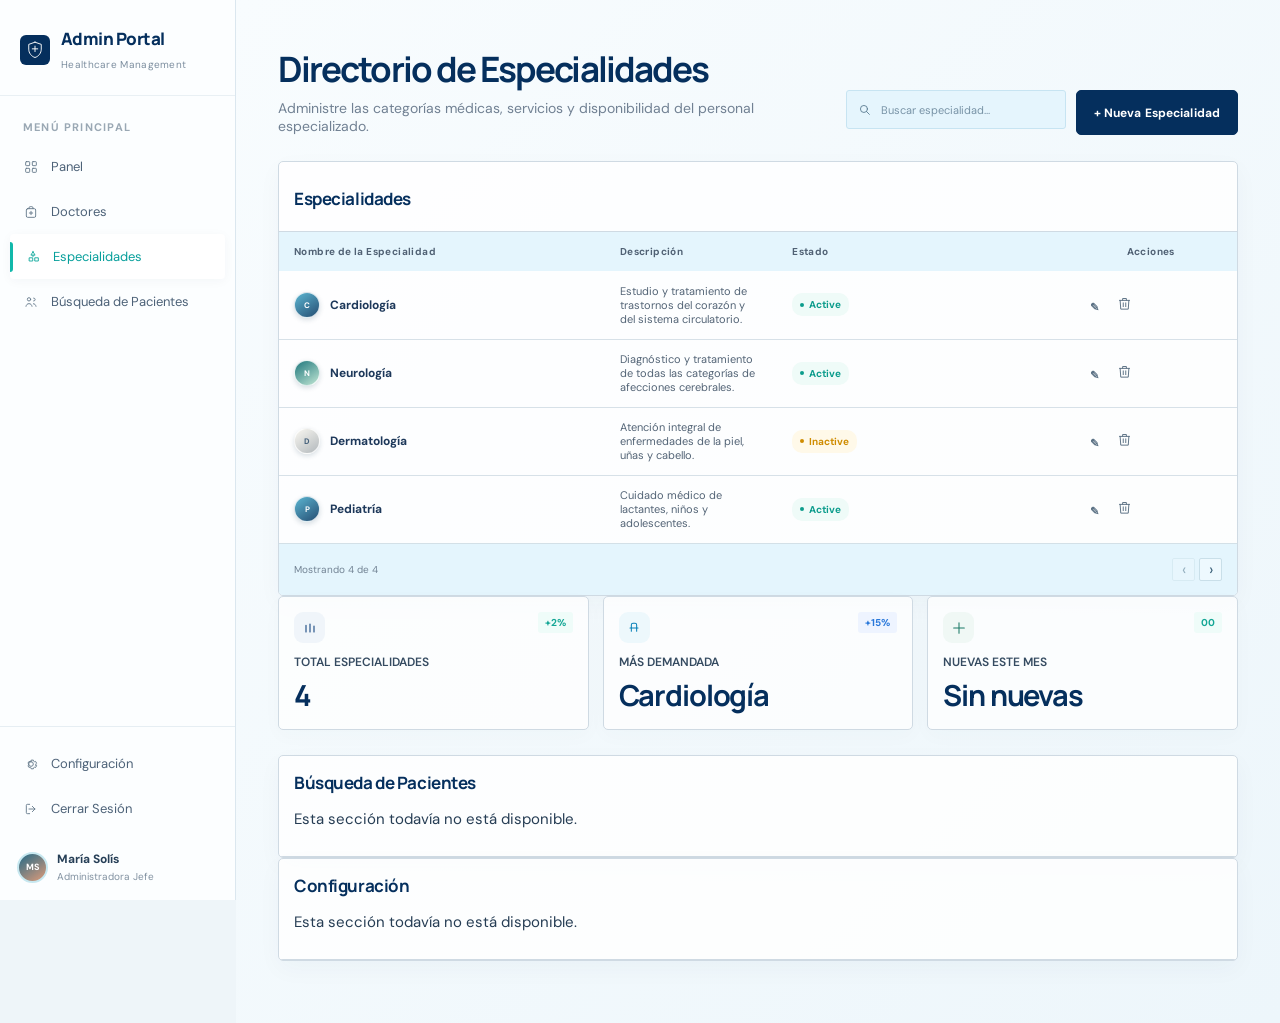
==== dashboard/especiality_dash.html @ 5f0f5607 "create a especility dashboard" ====
<!DOCTYPE html>
<html lang="es">
  <head>
    <meta charset="UTF-8" />
    <meta name="viewport" content="width=device-width, initial-scale=1.0" />
    <meta name="description" content="Panel de Especialidades" />
    <title>Panel | MedPortal</title>
    <link rel="stylesheet" href="dashboard.css" />
    <script src="speciality_dash.js" defer></script>
  </head>
  <body>
    <div class="app-shell">
      <div class="mobile-scrim" id="mobile-scrim" aria-hidden="true"></div>
      <aside class="sidebar" id="sidebar" aria-label="Navegación principal">
        <div class="sidebar__brand">
          <div class="sidebar__brand-mark" aria-hidden="true">
            <svg viewBox="0 0 32 32"><path d="M16 3.5 26 7v7.6c0 6.15-4.03 11.58-10 13.4-5.97-1.82-10-7.25-10-13.4V7l10-3.5Z" /><path d="M16 9.8v8.7M11.65 14.15h8.7" /></svg>
          </div>
          <div>
            <p>Admin Portal</p>
            <span>Healthcare Management</span>
          </div>
          <button class="sidebar-close" id="sidebar-close" type="button" aria-label="Cerrar menú">×</button>
        </div>

        <nav class="sidebar__nav">
          <p class="nav-label">Menú principal</p>
          <a class="nav-link" href="index.html#panel">
            <svg viewBox="0 0 24 24" aria-hidden="true"><rect x="4" y="4" width="6" height="6" rx="1" /><rect x="14" y="4" width="6" height="6" rx="1" /><rect x="4" y="14" width="6" height="6" rx="1" /><rect x="14" y="14" width="6" height="6" rx="1" /></svg>
            <span>Panel</span>
          </a>
          <a class="nav-link" href="index.html#doctores">
            <svg viewBox="0 0 24 24" aria-hidden="true"><rect x="5" y="7" width="14" height="13" rx="2" /><path d="M9 7V5.8A1.8 1.8 0 0 1 10.8 4h2.4A1.8 1.8 0 0 1 15 5.8V7M12 11v5M9.5 13.5h5" /></svg>
            <span>Doctores</span>
          </a>
          <a class="nav-link is-active" href="especiality_dash.html" aria-current="page">
            <svg viewBox="0 0 24 24" aria-hidden="true"><path d="m12 4 3.1 5.2H8.9L12 4ZM6.8 13.2h4.8V18H6.8zM15.2 13.2H20V18h-4.8z" /><path d="M12 9.2v2.2" /></svg>
            <span>Especialidades</span>
          </a>
          <a class="nav-link" href="#pacientes">
            <svg viewBox="0 0 24 24" aria-hidden="true"><circle cx="9" cy="8" r="2.5" /><path d="M4.5 18.5c.55-2.6 2.03-4 4.5-4s3.95 1.4 4.5 4M16 10.5a2.2 2.2 0 1 0 0-4.4M15.6 14.6c2.1.12 3.35 1.42 3.9 3.9" /></svg>
            <span>Búsqueda de Pacientes</span>
          </a>
        </nav>

        <div class="sidebar__bottom">
          <a class="nav-link" href="#configuracion">
            <svg viewBox="0 0 24 24" aria-hidden="true"><path d="M12 8.5a3.5 3.5 0 1 0 0 7 3.5 3.5 0 0 0 0-7Z" /><path d="m19.3 13.7 1.1.85-1.6 2.77-1.34-.52a7.2 7.2 0 0 1-1.75 1.02l-.2 1.42h-3.2l-.2-1.42a7.2 7.2 0 0 1-1.75-1.02l-1.34.52-1.6-2.77 1.1-.85a7.1 7.1 0 0 1 0-2l-1.1-.85 1.6-2.77 1.34.52a7.2 7.2 0 0 1 1.75-1.02l.2-1.42h3.2l.2 1.42a7.2 7.2 0 0 1 1.75 1.02l1.34-.52 1.6 2.77-1.1.85a7.1 7.1 0 0 1 0 2Z" /></svg>
            <span>Configuración</span>
          </a>
          <button class="nav-link nav-link--button" id="logout" type="button">
            <svg viewBox="0 0 24 24" aria-hidden="true"><path d="M10 5H6.5A1.5 1.5 0 0 0 5 6.5v11A1.5 1.5 0 0 0 6.5 19H10M14 8l4 4-4 4M9 12h9" /></svg>
            <span>Cerrar Sesión</span>
          </button>
          <div class="profile">
            <div class="profile__avatar">MS</div>
            <div><strong>María Solís</strong><span>Administradora Jefe</span></div>
          </div>
        </div>
      </aside>

      <main class="main-content" id="main-content">
        <div class="content-wrap">
          <button class="menu-toggle mobile-menu-trigger" id="menu-toggle" type="button" aria-label="Abrir menú" aria-controls="sidebar" aria-expanded="false">
            <svg viewBox="0 0 24 24" aria-hidden="true"><path d="M4 7h16M4 12h16M4 17h16" /></svg>
            <span>Menú</span>
          </button>

          <div class="specialty-listing" id="specialty-listing">
          <div class="page-heading">
            <div>
              <h1>Directorio de Especialidades</h1>
              <p>Administre las categorías médicas, servicios y disponibilidad del personal especializado.</p>
            </div>
            <div class="heading-actions">
              <label class="search-box" aria-label="Buscar especialidad">
                <svg viewBox="0 0 24 24" aria-hidden="true"><circle cx="11" cy="11" r="6.5" /><path d="M16 16l5 5" /></svg>
                <input id="specialty-search" type="search" placeholder="Buscar especialidad..." />
              </label>
              <button class="button button--primary" id="new-specialty" type="button">+ Nueva Especialidad</button>
            </div>
          </div>

          <div class="directory-card" id="especialidades">
            <div class="directory-header">
              <h2>Especialidades</h2>
            </div>

            <div class="table-scroll">
              <table>
                <thead>
                  <tr>
                    <th>Nombre de la Especialidad</th>
                    <th>Descripción</th>
                    <th>Estado</th>
                    <th>Acciones</th>
                  </tr>
                </thead>
                <tbody id="specialty-table-body">
                  <tr>
                    <td>
                      <div class="doctor-name">
                        <span class="avatar avatar--james">C</span>
                        <strong>Cardiología</strong>
                      </div>
                    </td>
                    <td>Estudio y tratamiento de trastornos del corazón y del sistema circulatorio.</td>
                    <td><span class="availability availability--active"><i></i>Active</span></td>
                    <td><button class="row-action" type="button" data-action="edit" aria-label="Editar Cardiología">✎</button><button class="row-action" type="button" data-action="delete" aria-label="Eliminar Cardiología"><svg viewBox="0 0 24 24" aria-hidden="true"><path d="M4 7h16M10 11v6M14 11v6M5 7l1 14h12l1-14M9 7V4h6v3" /></svg></button></td>
                  </tr>
                  <tr>
                    <td>
                      <div class="doctor-name">
                        <span class="avatar avatar--elena">N</span>
                        <strong>Neurología</strong>
                      </div>
                    </td>
                    <td>Diagnóstico y tratamiento de todas las categorías de afecciones cerebrales.</td>
                    <td><span class="availability availability--active"><i></i>Active</span></td>
                    <td><button class="row-action" type="button" data-action="edit" aria-label="Editar Neurología">✎</button><button class="row-action" type="button" data-action="delete" aria-label="Eliminar Neurología"><svg viewBox="0 0 24 24" aria-hidden="true"><path d="M4 7h16M10 11v6M14 11v6M5 7l1 14h12l1-14M9 7V4h6v3" /></svg></button></td>
                  </tr>
                  <tr>
                    <td>
                      <div class="doctor-name">
                        <span class="avatar avatar--robert">D</span>
                        <strong>Dermatología</strong>
                      </div>
                    </td>
                    <td>Atención integral de enfermedades de la piel, uñas y cabello.</td>
                    <td><span class="availability availability--leave"><i></i>Inactive</span></td>
                    <td><button class="row-action" type="button" data-action="edit" aria-label="Editar Dermatología">✎</button><button class="row-action" type="button" data-action="delete" aria-label="Eliminar Dermatología"><svg viewBox="0 0 24 24" aria-hidden="true"><path d="M4 7h16M10 11v6M14 11v6M5 7l1 14h12l1-14M9 7V4h6v3" /></svg></button></td>
                  </tr>
                  <tr>
                    <td>
                      <div class="doctor-name">
                        <span class="avatar avatar--james">P</span>
                        <strong>Pediatría</strong>
                      </div>
                    </td>
                    <td>Cuidado médico de lactantes, niños y adolescentes.</td>
                    <td><span class="availability availability--active"><i></i>Active</span></td>
                    <td><button class="row-action" type="button" data-action="edit" aria-label="Editar Pediatría">✎</button><button class="row-action" type="button" data-action="delete" aria-label="Eliminar Pediatría"><svg viewBox="0 0 24 24" aria-hidden="true"><path d="M4 7h16M10 11v6M14 11v6M5 7l1 14h12l1-14M9 7V4h6v3" /></svg></button></td>
                  </tr>
                </tbody>
              </table>
            </div>

            <div class="directory-footer">
              <span id="specialty-count">Mostrando 4 de 24</span>
              <div class="pagination">
                <button type="button" disabled>‹</button>
                <button type="button">›</button>
              </div>
            </div>
          </div>

          <div class="stats-grid">
            <div class="stat-card">
              <div class="stat-card__top">
                <div class="stat-icon stat-icon--blue">
                  <svg viewBox="0 0 24 24" aria-hidden="true"><path d="M6 18V8M12 18V6M18 18v-9" /></svg>
                </div>
                <span class="trend trend--up">+2%</span>
              </div>
              <p>Total especialidades</p>
              <strong id="total-specialties">24</strong>
            </div>

            <div class="stat-card">
              <div class="stat-card__top">
                <div class="stat-icon stat-icon--cyan">
                  <svg viewBox="0 0 24 24" aria-hidden="true"><path d="M8 17V7.5A2.5 2.5 0 0 1 10.5 5h3A2.5 2.5 0 0 1 16 7.5V17" /><path d="M6 12h12" /></svg>
                </div>
                <span class="trend trend--today">+15%</span>
              </div>
              <p>Más demandada</p>
              <strong>Cardiología</strong>
            </div>

            <div class="stat-card">
              <div class="stat-card__top">
                <div class="stat-icon stat-icon--green">
                  <svg viewBox="0 0 24 24" aria-hidden="true"><path d="M12 4v16M4 12h16" /></svg>
                </div>
                <span class="trend trend--up" id="new-specialty-count">00</span>
              </div>
              <p>Nuevas este mes</p>
              <strong id="latest-new-specialty">Sin nuevas</strong>
            </div>
          </div>
          </div>

          <section class="specialty-form-view" id="specialty-form-view" aria-labelledby="specialty-form-title" hidden>
            <div class="form-breadcrumb">
              <button id="form-back-link" type="button">Especialidades</button>
              <span aria-hidden="true">›</span>
              <span id="form-mode-label">Agregar Nueva Especialidad</span>
            </div>
            <div class="specialty-form-heading">
              <h1 id="specialty-form-title">Registrar Nueva Especialidad</h1>
              <p>Complete la información técnica y administrativa para dar de alta una especialidad médica en el sistema hospitalario.</p>
            </div>
            <form class="specialty-form-card" id="specialty-form">
              <div class="form-field">
                <label for="specialty-name">Nombre de la Especialidad</label>
                <input id="specialty-name" name="name" type="text" placeholder="Ej. Cardiología Intervencionista" required />
              </div>
              <div class="form-field">
                <label for="specialty-description">Descripción</label>
                <textarea id="specialty-description" name="description" placeholder="Detalle el alcance de la especialidad, procedimientos principales y requisitos de derivación..." required></textarea>
              </div>
              <div class="form-field">
                <label for="specialty-status">Estado inicial</label>
                <select id="specialty-status" name="status">
                  <option value="active">Activo - Disponible para programación</option>
                  <option value="inactive">Inactivo - No disponible para programación</option>
                </select>
              </div>
              <div class="specialty-form-actions">
                <button class="button button--cancel" id="cancel-specialty" type="button">Cancelar</button>
                <button class="button button--primary" id="save-specialty-button" type="submit">
                  <svg viewBox="0 0 24 24" aria-hidden="true"><path d="M5 4h12l3 3v13H5z" /><path d="M8 4v6h8V4M8 20v-7h8v7" /></svg>
                  <span id="save-specialty-label">Guardar Especialidad</span>
                </button>
              </div>
            </form>
          </section>

          <section class="directory-card nav-placeholder" id="pacientes" aria-labelledby="patients-title">
            <div class="directory-header">
              <div><h2 id="patients-title">Búsqueda de Pacientes</h2><p>Esta sección todavía no está disponible.</p></div>
            </div>
          </section>

          <section class="directory-card nav-placeholder" id="configuracion" aria-labelledby="settings-title">
            <div class="directory-header">
              <div><h2 id="settings-title">Configuración</h2><p>Esta sección todavía no está disponible.</p></div>
            </div>
          </section>
        </div>
      </main>
    </div>
  </body>
</html>
---- dashboard/dashboard.css ----
﻿@import url('https://fonts.googleapis.com/css2?family=DM+Sans:wght@400;500;600;700&family=Manrope:wght@600;700;800&display=swap');

:root { --navy: #052f5d; --navy-2: #0a477e; --ink: #263d54; --muted: #718298; --pale: #f3f9fc; --pale-blue: #e3f4fd; --line: #cfdae3; --aqua: #16b4a7; }
* { box-sizing: border-box; }
html { scroll-behavior: smooth; }
body { margin: 0; min-width: 320px; color: var(--ink); background: #eef5f9; font-family: 'DM Sans', sans-serif; font-size: 15px; }
button, input { font: inherit; }
button { cursor: pointer; }
svg { fill: none; stroke: currentColor; stroke-linecap: round; stroke-linejoin: round; stroke-width: 1.55; }

.app-shell { display: flex; min-height: 100vh; min-height: 100dvh; }
.sidebar { position: fixed; z-index: 20; display: flex; width: 236px; height: 100vh; height: 100dvh; flex-direction: column; border-right: 1px solid #dbe7ef; background: rgba(252, 254, 255, .95); transition: transform .25s ease; }
.sidebar__brand { display: flex; min-height: 96px; padding: 24px 20px 20px; align-items: center; gap: 11px; border-bottom: 1px solid #e9f0f4; }
.sidebar__brand-mark { display: grid; width: 30px; height: 30px; place-items: center; border-radius: 6px; color: #fff; background: var(--navy); }
.sidebar__brand-mark svg { width: 20px; height: 20px; stroke-width: 1.5; }
.sidebar__brand p { margin: 0 0 3px; color: var(--navy); font-family: Manrope, sans-serif; font-size: 17px; font-weight: 800; letter-spacing: -.03em; }
.sidebar__brand span { color: #7c8e9f; font-size: 10px; letter-spacing: .03em; }
.sidebar-close { display: none; margin-left: auto; border: 0; color: #6d8191; background: transparent; font-size: 26px; line-height: 1; }
.sidebar__nav { padding: 24px 10px; }
.nav-label { margin: 0 13px 10px; color: #9aa8b4; font-size: 11px; font-weight: 700; letter-spacing: .11em; text-transform: uppercase; }
.nav-link { display: flex; width: 100%; min-height: 45px; padding: 0 13px; align-items: center; gap: 12px; border: 0; border-radius: 4px; color: #4d6278; background: transparent; font-size: 13px; text-decoration: none; transition: color .2s, background .2s; }
.nav-link svg { width: 16px; height: 16px; flex: 0 0 auto; color: #63788a; stroke-width: 1.35; }
.nav-link:hover { color: var(--navy); background: #f0f7fb; }
.nav-link.is-active { color: #079f9b; background: #fff; box-shadow: 0 2px 11px rgba(22, 59, 86, .04); }
.nav-link.is-active::before { width: 3px; height: 30px; margin-left: -13px; border-radius: 0 3px 3px 0; background: #11b8aa; content: ''; }
.nav-link.is-active svg { color: #11aa9e; }
.nav-link--button { text-align: left; }
.sidebar__bottom { margin-top: auto; padding: 14px 10px 17px; border-top: 1px solid #e6eef3; }
.profile { display: flex; margin-top: 12px; padding: 8px 7px 0; align-items: center; gap: 9px; }
.profile__avatar { display: grid; width: 31px; height: 31px; flex: 0 0 auto; place-items: center; border: 2px solid #c7e8f0; border-radius: 50%; color: #fff; background: linear-gradient(145deg, #246a87, #df9b79); font-size: 9px; font-weight: 700; }
.profile strong, .profile span { display: block; overflow: hidden; max-width: 130px; text-overflow: ellipsis; white-space: nowrap; }
.profile strong { color: #263f57; font-size: 12px; }
.profile span { margin-top: 3px; color: #8292a1; font-size: 10px; }

.main-content { width: calc(100% - 236px); min-height: 100vh; margin-left: 236px; background: linear-gradient(135deg, #f8fcfe 0%, #edf6fb 100%); }
.menu-toggle { display: none; padding: 6px; border: 0; color: var(--navy); background: transparent; }
.menu-toggle svg { width: 23px; height: 23px; }
.mobile-menu-trigger span { font-size: 13px; font-weight: 700; }
.content-wrap { max-width: 1220px; margin: 0 auto; padding: 48px 42px 62px; }
.page-heading { display: flex; margin-bottom: 26px; align-items: flex-end; justify-content: space-between; gap: 25px; }
.section-kicker { margin: 0 0 7px; color: #7e91a2; font-size: 11px; font-weight: 700; letter-spacing: .12em; text-transform: uppercase; }
.page-heading h1 { margin: 0; color: var(--navy); font-family: Manrope, sans-serif; font-size: clamp(28px, 3vw, 35px); letter-spacing: -.055em; line-height: 1.2; }
.page-heading p:last-child { margin: 9px 0 0; color: #718193; font-size: 14px; }
.heading-actions { display: flex; gap: 10px; }
.button { display: inline-flex; min-height: 45px; padding: 0 17px; align-items: center; justify-content: center; gap: 8px; border-radius: 5px; font-size: 12px; font-weight: 700; letter-spacing: .01em; white-space: nowrap; transition: transform .2s, box-shadow .2s, background .2s; }
.button svg { width: 14px; height: 14px; }
.button:hover { transform: translateY(-1px); box-shadow: 0 7px 13px rgba(8, 59, 99, .14); }
.button--primary { border: 1px solid var(--navy); color: #fff; background: var(--navy); }
.button--outline { border: 1px solid #0b5d91; color: #0c5987; background: transparent; }
.button--outline:hover { background: #e6f4fb; }

.stats-grid { display: grid; margin-bottom: 25px; grid-template-columns: repeat(3, 1fr); gap: 14px; }
.stat-card { min-height: 120px; padding: 15px 15px 14px; border: 1px solid var(--line); border-radius: 5px; background: rgba(255,255,255,.76); box-shadow: 0 6px 20px rgba(24, 65, 91, .025); }
.stat-card__top { display: flex; min-height: 40px; align-items: flex-start; justify-content: space-between; }
.stat-icon { display: grid; width: 31px; height: 31px; place-items: center; border-radius: 9px; }
.stat-icon svg { width: 16px; height: 16px; }
.stat-icon--blue { color: #093d78; background: #f0f5fa; }
.stat-icon--cyan { color: #0780b8; background: #edf8fc; }
.stat-icon--green { color: #197866; background: #f0f8f5; }
.trend { padding: 4px 7px; border-radius: 3px; color: #6d7d8e; background: #f3f6f8; font-size: 10px; font-weight: 700; }
.trend--up { color: #13a695; background: #effcf9; }
.trend--today { color: #2978da; background: #eef4ff; }
.stat-card p { margin: 2px 0 5px; color: #354b61; font-size: 12px; font-weight: 600; text-transform: uppercase; }
.stat-card strong { color: var(--navy); font-family: Manrope, sans-serif; font-size: 29px; letter-spacing: -.04em; }

.directory-card { overflow: hidden; border: 1px solid var(--line); border-radius: 5px; background: rgba(255,255,255,.85); box-shadow: 0 8px 25px rgba(27, 70, 96, .035); }
.specialty-listing[hidden], .specialty-form-view[hidden] { display: none; }
.specialty-form-view:not([hidden]) ~ .nav-placeholder { display: none; }
.form-breadcrumb { display: flex; margin: -6px 0 14px; align-items: center; gap: 9px; color: #8292a1; font-size: 11px; }
.form-breadcrumb button { padding: 0; border: 0; color: #385b7c; background: transparent; font: inherit; }
.form-breadcrumb button:hover { color: var(--navy); text-decoration: underline; }
.specialty-form-heading { margin-bottom: 17px; }
.specialty-form-heading h1 { margin: 0 0 5px; color: var(--navy); font-family: Manrope, sans-serif; font-size: 20px; font-weight: 700; }
.specialty-form-heading p { margin: 0; color: #596b7c; font-size: 12px; line-height: 1.6; }
.specialty-form-card { max-width: 680px; padding: 17px 15px 14px; border: 1px solid var(--line); border-radius: 2px; background: rgba(255,255,255,.88); box-shadow: 0 2px 5px rgba(27, 70, 96, .04); }
.form-field { display: grid; margin-bottom: 15px; gap: 5px; }
.form-field label { color: #36495c; font-size: 11px; font-weight: 600; }
.form-field input, .form-field textarea, .form-field select { width: 100%; min-height: 39px; padding: 9px 11px; border: 1px solid #cbd7e0; border-radius: 3px; outline: 0; color: #263d54; background: #fff; font-size: 11px; }
.form-field textarea { min-height: 112px; resize: vertical; }
.form-field input::placeholder, .form-field textarea::placeholder { color: #9cabb8; }
.form-field input:focus, .form-field textarea:focus, .form-field select:focus { border-color: #4783ad; box-shadow: 0 0 0 2px rgba(71, 131, 173, .12); }
.specialty-form-actions { display: flex; margin-top: 4px; padding-top: 14px; justify-content: flex-end; gap: 9px; border-top: 1px solid #e4ebf0; }
.specialty-form-actions .button { min-height: 39px; }
.specialty-form-actions .button svg { width: 13px; height: 13px; }
.button--cancel { border: 1px solid #477eab; color: #28658f; background: #fff; }
.button--cancel:hover { background: #f3f9fc; }
.directory-header { display: flex; min-height: 70px; padding: 15px 15px 12px; align-items: center; justify-content: space-between; gap: 15px; border-bottom: 1px solid var(--line); }
.directory-header .section-kicker { display: none; }
.directory-header h2 { margin: 0; color: var(--navy); font-family: Manrope, sans-serif; font-size: 17px; letter-spacing: -.025em; }
.search-box { display: flex; width: 220px; height: 39px; padding: 0 11px; align-items: center; gap: 8px; border: 1px solid #c7e4f2; border-radius: 3px; color: #52738a; background: #e5f5fd; }
.search-box svg { width: 13px; height: 13px; flex: 0 0 auto; }
.search-box input { width: 100%; min-width: 0; border: 0; outline: 0; color: var(--ink); background: transparent; font-size: 11px; }
.search-box input::placeholder { color: #7893a6; }
.table-scroll { overflow-x: auto; }
table { width: 100%; min-width: 700px; border-collapse: collapse; table-layout: fixed; }
th { height: 39px; padding: 0 15px; color: #506174; background: #e4f5fd; font-size: 10px; font-weight: 700; letter-spacing: .04em; text-align: left; text-transform: none; }
th:nth-child(1) { width: 34%; } th:nth-child(2) { width: 18%; } th:nth-child(3) { width: 30%; } th:nth-child(4) { width: 18%; text-align: center; }
td { height: 68px; padding: 0 15px; border-bottom: 1px solid #d7e1e8; color: #536476; font-size: 11px; }
tbody tr:last-child td { border-bottom: 0; }
tbody tr:hover { background: #f7fbfd; }
.doctor-name { display: flex; align-items: center; gap: 10px; color: #1d385a; }
.doctor-name strong { font-size: 12px; }
.avatar { display: grid; width: 26px; height: 26px; flex: 0 0 auto; place-items: center; overflow: hidden; border: 1px solid rgba(255,255,255,.8); border-radius: 50%; color: #fff; font-size: 8px; font-weight: 700; box-shadow: 0 2px 5px rgba(21, 57, 79, .16); }
.avatar--james { background: linear-gradient(145deg, #5cb6d2, #254d72); } .avatar--elena { background: linear-gradient(145deg, #1f777c, #c2e7d5); } .avatar--robert { color: #45617b; background: linear-gradient(145deg, #faf8f2, #b2b8bc); }
.availability { display: inline-flex; padding: 5px 8px; align-items: center; gap: 5px; border-radius: 10px; font-size: 10px; font-weight: 700; }
.availability i { width: 4px; height: 4px; border-radius: 50%; background: currentColor; }
.availability--active { color: #0c9c8c; background: #effbf8; }
.availability--leave { color: #cf8c00; background: #fff9e9; }
.row-action { display: inline-grid; width: 30px; height: 30px; padding: 0; place-items: center; border: 0; border-radius: 3px; color: #5d7386; background: transparent; font-weight: 700; }
.row-action svg { width: 15px; height: 15px; }
.row-action:hover { color: var(--navy); background: #eef7fb; }
.row-action[data-action="delete"]:hover { color: #b74343; background: #fff0f0; }
.directory-footer { display: flex; min-height: 52px; padding: 0 15px; align-items: center; justify-content: space-between; border-top: 1px solid #d3e0e7; color: #728394; background: #e4f5fd; font-size: 10px; }
.pagination { display: flex; gap: 4px; }
.pagination button { display: grid; width: 23px; height: 23px; place-items: center; border: 1px solid #c9dfe9; border-radius: 2px; color: #375d76; background: rgba(255,255,255,.35); font-size: 16px; line-height: 1; }
.pagination button:hover:not(:disabled) { background: #fff; }
.pagination button:disabled { cursor: not-allowed; opacity: .45; }
.mobile-scrim { display: none; }
.toast { position: fixed; z-index: 30; right: 25px; bottom: 24px; max-width: 280px; padding: 12px 16px; border: 1px solid #bce5dc; border-radius: 5px; color: #08796d; background: #effbf8; box-shadow: 0 9px 25px rgba(24, 75, 86, .16); font-size: 11px; opacity: 0; pointer-events: none; transform: translateY(8px); transition: opacity .2s, transform .2s; }
.toast.is-visible { opacity: 1; transform: translateY(0); }

@media (max-width: 900px) {
  .content-wrap { padding: 32px 25px 52px; }
  .page-heading { align-items: flex-start; flex-direction: column; }
  .heading-actions { width: 100%; }
}
@media (max-width: 700px) {
  .sidebar { transform: translateX(-100%); box-shadow: 12px 0 30px rgba(7, 38, 60, .12); }
  .sidebar.is-open { transform: translateX(0); }
  .sidebar-close { display: block; }
  .mobile-scrim { position: fixed; z-index: 10; inset: 0; display: block; background: rgba(2, 26, 46, .42); opacity: 0; pointer-events: none; transition: opacity .25s; }
  .mobile-scrim.is-visible { opacity: 1; pointer-events: auto; }
  .main-content { width: 100%; margin-left: 0; }
  .mobile-menu-trigger { display: flex; margin: -9px 0 22px -7px; align-items: center; gap: 8px; }
  .content-wrap { padding: 27px 18px 45px; }
  .stats-grid { grid-template-columns: 1fr; }
  .stat-card { min-height: 105px; }
}
@media (max-width: 480px) {
  .heading-actions { flex-direction: column; }
  .button { width: 100%; }
  .specialty-form-card { padding: 14px 12px; }
  .specialty-form-actions { align-items: stretch; flex-direction: column-reverse; }
  .directory-header { align-items: flex-start; flex-direction: column; }
  .search-box { width: 100%; }
  .directory-footer { gap: 10px; }
}
@media (prefers-reduced-motion: reduce) { *, *::before, *::after { scroll-behavior: auto !important; transition-duration: .01ms !important; animation-duration: .01ms !important; } }
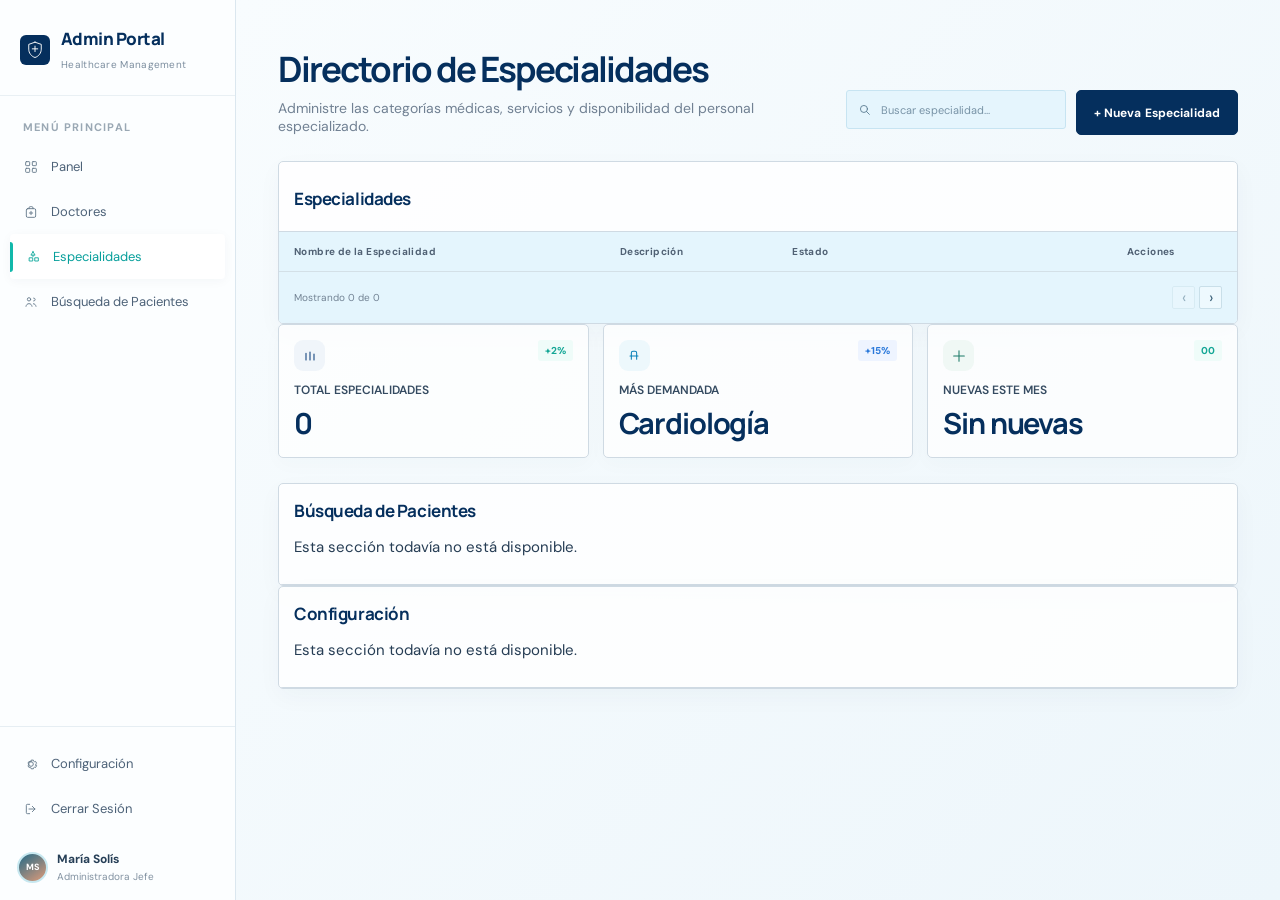
==== commit bddb7def: "Se elimino el contenido de TBody de las especialidades para que las agregue el script" ====
--- a/dashboard/especiality_dash.html
+++ b/dashboard/especiality_dash.html
@@ -6,7 +6,7 @@
     <meta name="description" content="Panel de Especialidades" />
     <title>Panel | MedPortal</title>
     <link rel="stylesheet" href="dashboard.css" />
-    <script src="speciality_dash.js" defer></script>
+    <script type="module" src="speciality_dash.js" defer></script>
   </head>
   <body>
     <div class="app-shell">
@@ -63,7 +63,7 @@
         <div class="content-wrap">
           <button class="menu-toggle mobile-menu-trigger" id="menu-toggle" type="button" aria-label="Abrir menú" aria-controls="sidebar" aria-expanded="false">
             <svg viewBox="0 0 24 24" aria-hidden="true"><path d="M4 7h16M4 12h16M4 17h16" /></svg>
-            <span>Menú</span>
+            <span>Menu</span>
           </button>
 
           <div class="specialty-listing" id="specialty-listing">
@@ -97,50 +97,6 @@
                   </tr>
                 </thead>
                 <tbody id="specialty-table-body">
-                  <tr>
-                    <td>
-                      <div class="doctor-name">
-                        <span class="avatar avatar--james">C</span>
-                        <strong>Cardiología</strong>
-                      </div>
-                    </td>
-                    <td>Estudio y tratamiento de trastornos del corazón y del sistema circulatorio.</td>
-                    <td><span class="availability availability--active"><i></i>Active</span></td>
-                    <td><button class="row-action" type="button" data-action="edit" aria-label="Editar Cardiología">✎</button><button class="row-action" type="button" data-action="delete" aria-label="Eliminar Cardiología"><svg viewBox="0 0 24 24" aria-hidden="true"><path d="M4 7h16M10 11v6M14 11v6M5 7l1 14h12l1-14M9 7V4h6v3" /></svg></button></td>
-                  </tr>
-                  <tr>
-                    <td>
-                      <div class="doctor-name">
-                        <span class="avatar avatar--elena">N</span>
-                        <strong>Neurología</strong>
-                      </div>
-                    </td>
-                    <td>Diagnóstico y tratamiento de todas las categorías de afecciones cerebrales.</td>
-                    <td><span class="availability availability--active"><i></i>Active</span></td>
-                    <td><button class="row-action" type="button" data-action="edit" aria-label="Editar Neurología">✎</button><button class="row-action" type="button" data-action="delete" aria-label="Eliminar Neurología"><svg viewBox="0 0 24 24" aria-hidden="true"><path d="M4 7h16M10 11v6M14 11v6M5 7l1 14h12l1-14M9 7V4h6v3" /></svg></button></td>
-                  </tr>
-                  <tr>
-                    <td>
-                      <div class="doctor-name">
-                        <span class="avatar avatar--robert">D</span>
-                        <strong>Dermatología</strong>
-                      </div>
-                    </td>
-                    <td>Atención integral de enfermedades de la piel, uñas y cabello.</td>
-                    <td><span class="availability availability--leave"><i></i>Inactive</span></td>
-                    <td><button class="row-action" type="button" data-action="edit" aria-label="Editar Dermatología">✎</button><button class="row-action" type="button" data-action="delete" aria-label="Eliminar Dermatología"><svg viewBox="0 0 24 24" aria-hidden="true"><path d="M4 7h16M10 11v6M14 11v6M5 7l1 14h12l1-14M9 7V4h6v3" /></svg></button></td>
-                  </tr>
-                  <tr>
-                    <td>
-                      <div class="doctor-name">
-                        <span class="avatar avatar--james">P</span>
-                        <strong>Pediatría</strong>
-                      </div>
-                    </td>
-                    <td>Cuidado médico de lactantes, niños y adolescentes.</td>
-                    <td><span class="availability availability--active"><i></i>Active</span></td>
-                    <td><button class="row-action" type="button" data-action="edit" aria-label="Editar Pediatría">✎</button><button class="row-action" type="button" data-action="delete" aria-label="Eliminar Pediatría"><svg viewBox="0 0 24 24" aria-hidden="true"><path d="M4 7h16M10 11v6M14 11v6M5 7l1 14h12l1-14M9 7V4h6v3" /></svg></button></td>
-                  </tr>
                 </tbody>
               </table>
             </div>
